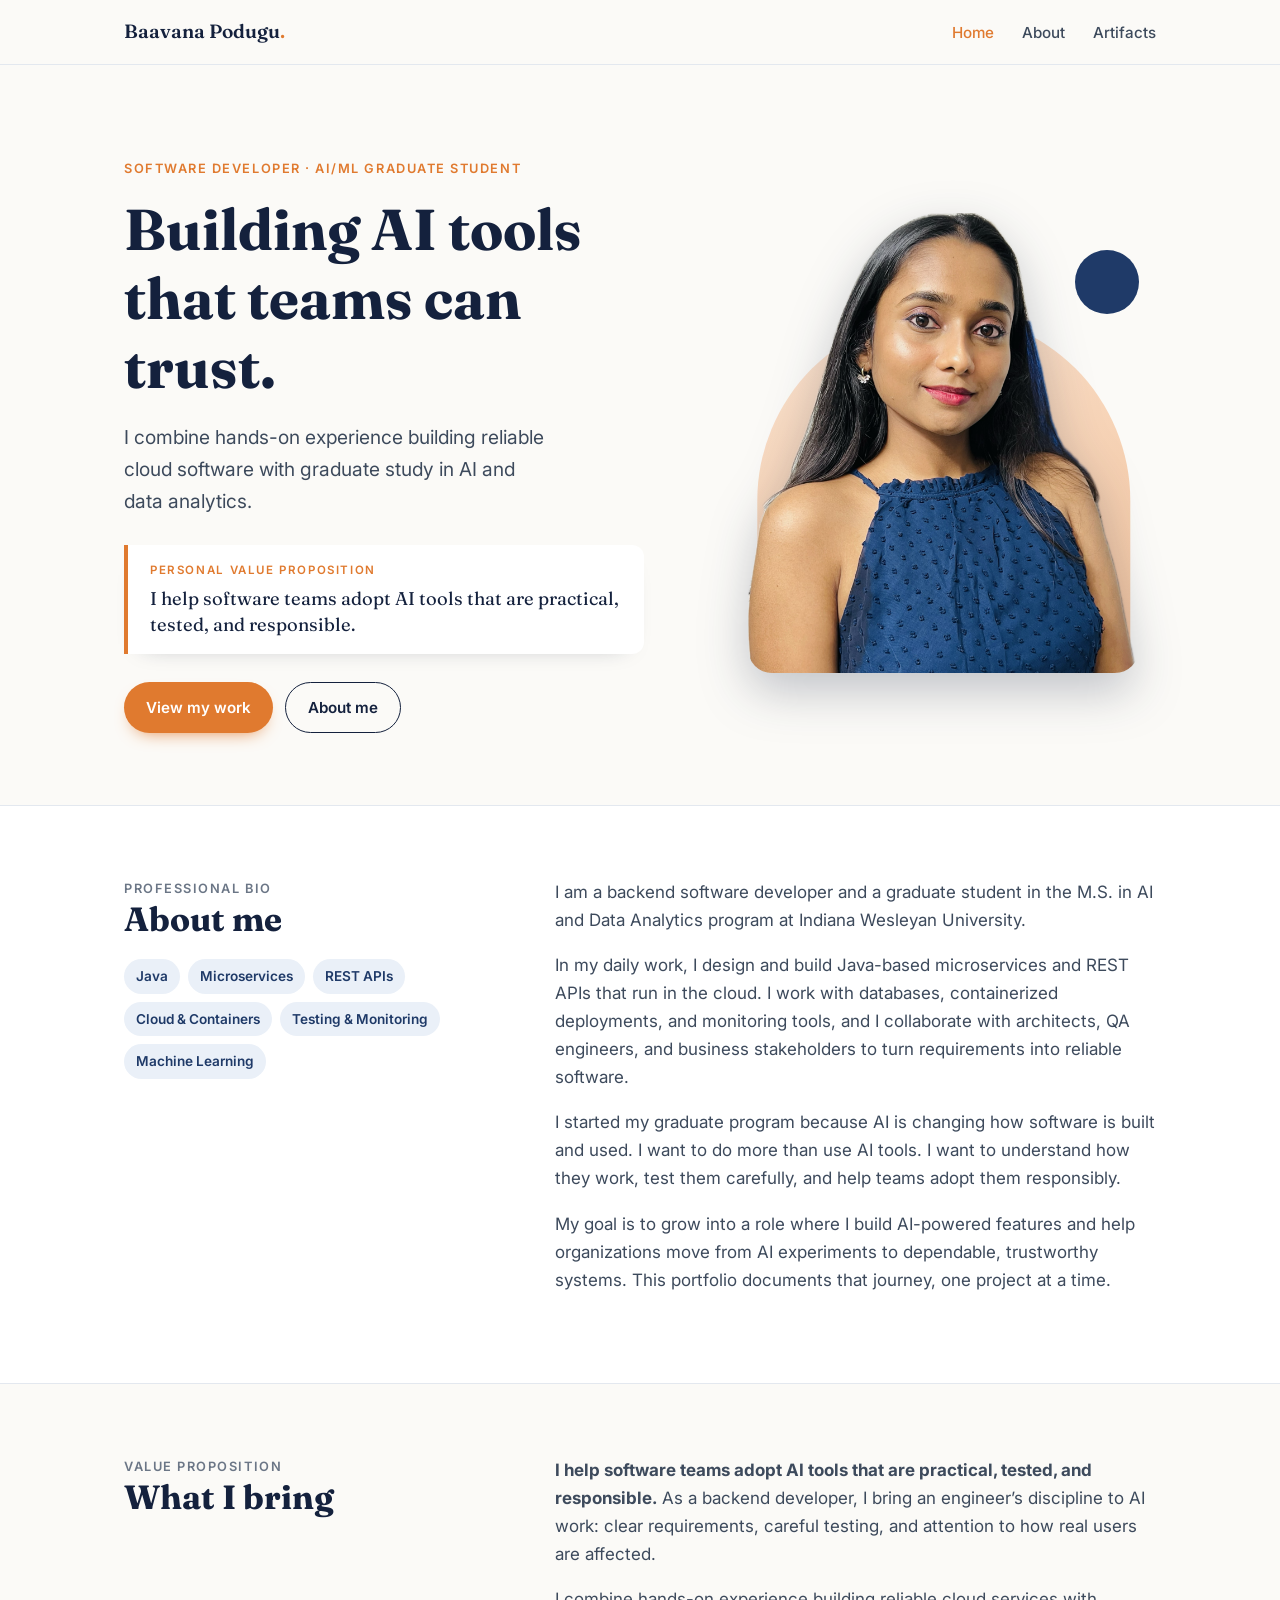
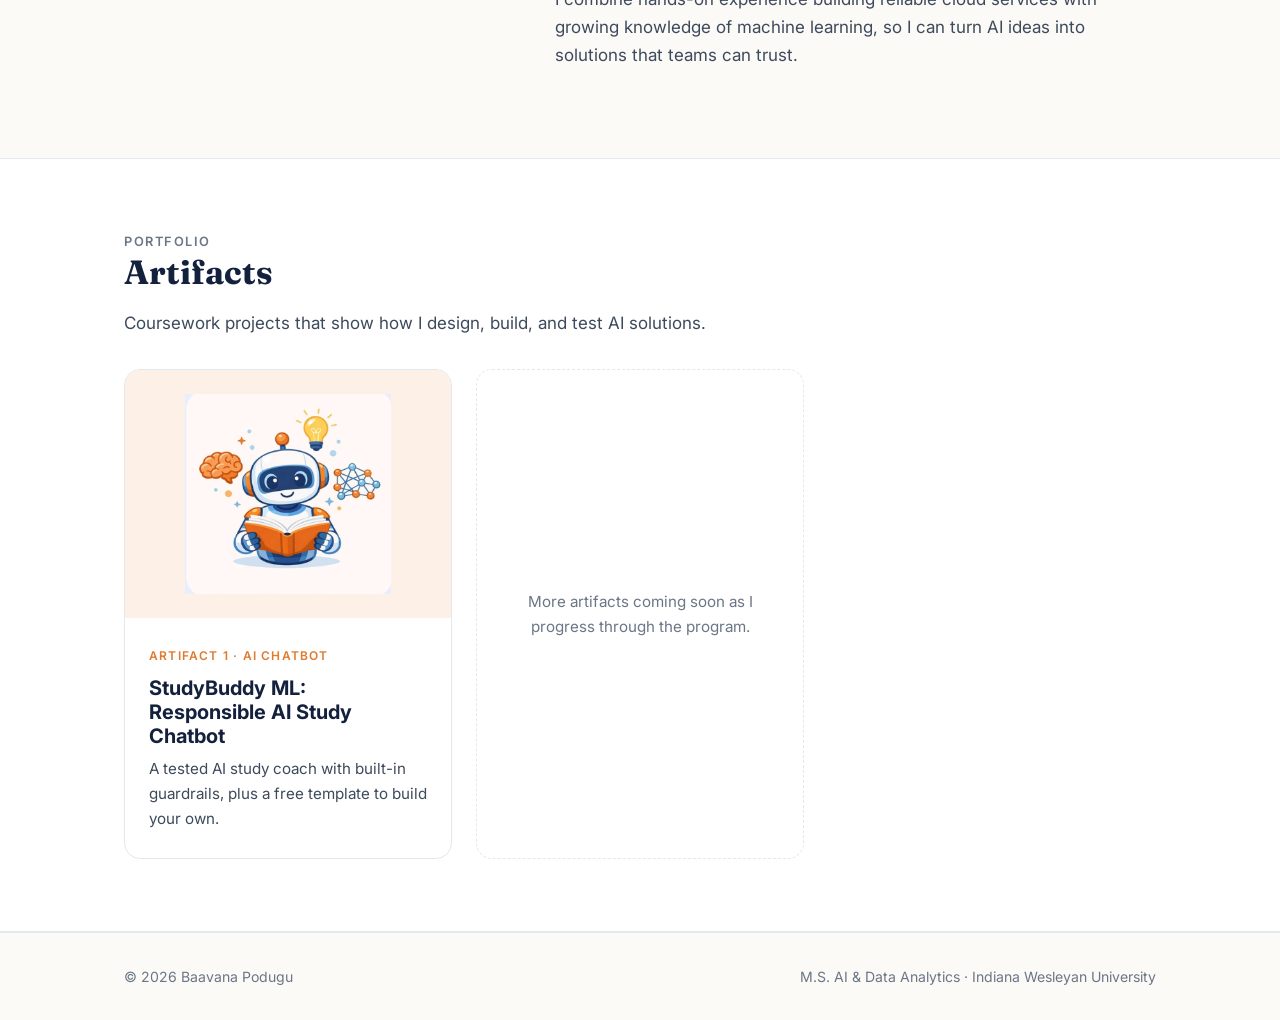
==== index.html @ 513d3934 "Add files via upload" ====
<!doctype html>
<html lang="en">
<head>
<meta charset="utf-8">
<meta name="viewport" content="width=device-width, initial-scale=1">
<title>Baavana Podugu | Portfolio</title>
<meta name="description" content="Software developer and AI/ML graduate student building practical, tested, and responsible AI tools.">
<link rel="preconnect" href="https://fonts.googleapis.com">
<link rel="preconnect" href="https://fonts.gstatic.com" crossorigin>
<link href="https://fonts.googleapis.com/css2?family=Fraunces:opsz,wght@9..144,500;9..144,600&family=Inter:wght@400;500;600;700&display=swap" rel="stylesheet">
<link rel="stylesheet" href="assets/style.css">
</head>
<body>

<nav class="nav"><div class="wrap">
  <a class="brand" href="index.html">Baavana Podugu<span>.</span></a>
  <ul>
    <li><a class="link active" href="index.html">Home</a></li>
    <li><a class="link" href="#about">About</a></li>
    <li><a class="link" href="#artifacts">Artifacts</a></li>
  </ul>
</div></nav>

<header class="hero"><div class="wrap">
  <div>
    <span class="eyebrow">Software Developer · AI/ML Graduate Student</span>
    <h1>Building AI tools that teams can trust.</h1>
    <p class="lead">I combine hands-on experience building reliable cloud software with graduate study in AI and data analytics.</p>
    <div class="vp-inline">
      <div class="label">Personal Value Proposition</div>
      <p>I help software teams adopt AI tools that are practical, tested, and responsible.</p>
    </div>
    <div class="btns">
      <a class="btn btn-primary" href="#artifacts">View my work</a>
      <a class="btn btn-ghost" href="#about">About me</a>
    </div>
  </div>
  <div class="portrait">
    <img src="assets/profile.png" alt="Portrait of Baavana Podugu">
  </div>
</div></header>

<section class="alt" id="about"><div class="wrap two">
  <div>
    <div class="kicker">Professional Bio</div>
    <h2>About me</h2>
    <div class="chips">
      <span class="chip">Java</span><span class="chip">Microservices</span><span class="chip">REST APIs</span>
      <span class="chip">Cloud &amp; Containers</span><span class="chip">Testing &amp; Monitoring</span><span class="chip">Machine Learning</span>
    </div>
  </div>
  <div>
    <p>I am a backend software developer and a graduate student in the M.S. in AI and Data Analytics program at Indiana Wesleyan University.</p>
    <p>In my daily work, I design and build Java-based microservices and REST APIs that run in the cloud. I work with databases, containerized deployments, and monitoring tools, and I collaborate with architects, QA engineers, and business stakeholders to turn requirements into reliable software.</p>
    <p>I started my graduate program because AI is changing how software is built and used. I want to do more than use AI tools. I want to understand how they work, test them carefully, and help teams adopt them responsibly.</p>
    <p>My goal is to grow into a role where I build AI-powered features and help organizations move from AI experiments to dependable, trustworthy systems. This portfolio documents that journey, one project at a time.</p>
  </div>
</div></section>

<section><div class="wrap two">
  <div>
    <div class="kicker">Value Proposition</div>
    <h2>What I bring</h2>
  </div>
  <div>
    <p><strong>I help software teams adopt AI tools that are practical, tested, and responsible.</strong> As a backend developer, I bring an engineer’s discipline to AI work: clear requirements, careful testing, and attention to how real users are affected.</p>
    <p>I combine hands-on experience building reliable cloud services with growing knowledge of machine learning, so I can turn AI ideas into solutions that teams can trust.</p>
  </div>
</div></section>

<section class="alt" id="artifacts"><div class="wrap">
  <div class="kicker">Portfolio</div>
  <h2>Artifacts</h2>
  <p>Coursework projects that show how I design, build, and test AI solutions.</p>
  <div class="cards">
    <a class="card" href="studybuddy-ml.html">
      <div class="thumb"><img src="assets/robot.png" alt="StudyBuddy ML robot mascot reading a book"></div>
      <div class="body">
        <span class="tag">Artifact 1 · AI Chatbot</span>
        <h3>StudyBuddy ML: Responsible AI Study Chatbot</h3>
        <p>A tested AI study coach with built-in guardrails, plus a free template to build your own.</p>
      </div>
    </a>
    <div class="card soon"><p>More artifacts coming soon as I progress through the program.</p></div>
  </div>
</div></section>

<footer><div class="wrap">
  <span>© 2026 Baavana Podugu</span>
  <span>M.S. AI &amp; Data Analytics · Indiana Wesleyan University</span>
</div></footer>

</body>
</html>
---- assets/style.css ----
:root{
  --ink:#14213d;--body:#3d4a5c;--muted:#6b7686;--line:#e3e8ef;
  --bg:#fbfaf7;--card:#ffffff;--accent:#e07a2f;--accent-soft:#fdf0e6;
  --navy:#1f3a68;--navy-soft:#eaf0f8;--ok:#1a7f4b;
  --radius:16px;--max:1080px;
}
*{box-sizing:border-box}
html{scroll-behavior:smooth}
body{margin:0;background:var(--bg);color:var(--body);font:17px/1.65 "Inter",system-ui,-apple-system,Segoe UI,Roboto,Arial,sans-serif}
img{max-width:100%;display:block}
a{color:var(--navy)}
h1,h2,h3{color:var(--ink);font-family:"Fraunces",Georgia,serif;line-height:1.2;margin:0 0 .5em}
h2{font-size:clamp(1.6rem,3vw,2.1rem)}
h3{font-size:1.25rem;font-family:"Inter",system-ui,sans-serif;font-weight:700}
p{margin:0 0 1em}
.wrap{max-width:var(--max);margin:0 auto;padding:0 24px}

/* nav */
.nav{position:sticky;top:0;z-index:10;background:rgba(251,250,247,.92);backdrop-filter:blur(8px);border-bottom:1px solid var(--line)}
.nav .wrap{display:flex;align-items:center;justify-content:space-between;height:64px}
.brand{font-family:"Fraunces",Georgia,serif;font-weight:600;font-size:1.2rem;color:var(--ink);text-decoration:none}
.brand span{color:var(--accent)}
.nav ul{list-style:none;display:flex;gap:28px;margin:0;padding:0}
.nav a.link{text-decoration:none;color:var(--body);font-weight:500;font-size:.95rem}
.nav a.link:hover,.nav a.link.active{color:var(--accent)}

/* hero */
.hero{padding:88px 0 72px}
.hero .wrap{display:grid;grid-template-columns:1.3fr 1fr;gap:56px;align-items:center}
.eyebrow{display:inline-block;font-size:.8rem;font-weight:600;letter-spacing:.12em;text-transform:uppercase;color:var(--accent);margin-bottom:16px}
.hero h1{font-size:clamp(2.4rem,5vw,3.6rem);margin-bottom:20px}
.hero .lead{font-size:1.2rem;color:var(--body);max-width:36ch}
.hero-card{background:var(--navy);color:#dfe7f3;border-radius:var(--radius);padding:32px;box-shadow:0 20px 40px -24px rgba(20,33,61,.5)}
.hero-card .label{font-size:.75rem;letter-spacing:.14em;text-transform:uppercase;color:#f3b27e;font-weight:600}
.hero-card p{font-family:"Fraunces",Georgia,serif;font-size:1.3rem;line-height:1.4;color:#fff;margin:12px 0 0}
.btns{display:flex;flex-wrap:wrap;gap:12px;margin-top:28px}
.btn{display:inline-flex;align-items:center;gap:8px;padding:12px 22px;border-radius:999px;font-weight:600;font-size:.95rem;text-decoration:none;transition:transform .15s,box-shadow .15s}
.btn:hover{transform:translateY(-1px)}
.btn-primary{background:var(--accent);color:#fff;box-shadow:0 8px 18px -10px var(--accent)}
.btn-ghost{border:1.5px solid var(--ink);color:var(--ink)}

/* sections */
section{padding:72px 0}
section.alt{background:#fff;border-top:1px solid var(--line);border-bottom:1px solid var(--line)}
.two{display:grid;grid-template-columns:1fr 1.6fr;gap:56px}
.kicker{font-size:.8rem;font-weight:600;letter-spacing:.12em;text-transform:uppercase;color:var(--muted)}
.chips{display:flex;flex-wrap:wrap;gap:8px;margin-top:20px}
.chip{background:var(--navy-soft);color:var(--navy);font-size:.85rem;font-weight:600;padding:6px 12px;border-radius:999px}

/* artifact cards */
.cards{display:grid;grid-template-columns:repeat(auto-fill,minmax(300px,1fr));gap:24px;margin-top:32px}
.card{background:var(--card);border:1px solid var(--line);border-radius:var(--radius);overflow:hidden;text-decoration:none;color:inherit;transition:box-shadow .2s,transform .2s;display:flex;flex-direction:column}
.card:hover{transform:translateY(-3px);box-shadow:0 18px 36px -22px rgba(20,33,61,.35)}
.card .thumb{background:var(--accent-soft);display:flex;justify-content:center;padding:24px}
.card .thumb img{height:200px;width:auto}
.card .body{padding:22px 24px 26px}
.card .tag{font-size:.75rem;font-weight:600;letter-spacing:.1em;text-transform:uppercase;color:var(--accent)}
.card h3{margin:8px 0}
.card p{font-size:.95rem;margin:0}
.card.soon{border-style:dashed;align-items:center;justify-content:center;text-align:center;color:var(--muted);min-height:200px;padding:24px}
.card.soon:hover{transform:none;box-shadow:none}

/* artifact page */
.art-hero{padding:72px 0 48px}
.art-hero .wrap{display:grid;grid-template-columns:1.5fr 1fr;gap:48px;align-items:center}
.art-hero h1{font-size:clamp(2rem,4.2vw,3rem)}
.art-hero .thumbbox{background:var(--accent-soft);border-radius:var(--radius);padding:24px}
.facts{display:grid;grid-template-columns:repeat(4,1fr);gap:16px;margin-top:8px}
.fact{background:#fff;border:1px solid var(--line);border-radius:12px;padding:18px 20px}
.fact b{display:block;font-family:"Fraunces",Georgia,serif;font-size:1.9rem;color:var(--ink);line-height:1.1}
.fact span{font-size:.85rem;color:var(--muted)}
.layout{display:grid;grid-template-columns:220px 1fr;gap:56px;padding:48px 0 80px}
.toc{position:sticky;top:96px;align-self:start;font-size:.9rem}
.toc a{display:block;padding:6px 0 6px 14px;border-left:2px solid var(--line);color:var(--muted);text-decoration:none}
.toc a:hover{color:var(--accent);border-color:var(--accent)}
.content section{padding:0 0 56px;border:0;background:none}
.content h2{scroll-margin-top:90px}
.content ul,.content ol{padding-left:1.2em;margin:0 0 1em}
.content li{margin-bottom:.5em}
.steps{list-style:none;padding:0;counter-reset:s}
.steps li{counter-increment:s;position:relative;padding:16px 18px 16px 64px;background:#fff;border:1px solid var(--line);border-radius:12px;margin-bottom:12px}
.steps li::before{content:counter(s);position:absolute;left:18px;top:16px;width:30px;height:30px;border-radius:50%;background:var(--navy);color:#fff;font-weight:700;display:grid;place-items:center;font-size:.9rem}
figure{margin:0 0 28px}
figure img{border-radius:12px;border:1px solid var(--line);box-shadow:0 12px 28px -20px rgba(20,33,61,.4)}
figcaption{font-size:.88rem;color:var(--muted);margin-top:10px}
.gallery{display:grid;grid-template-columns:1fr 1fr;gap:20px}
.callout{background:var(--navy-soft);border-left:4px solid var(--navy);border-radius:10px;padding:18px 22px;margin:0 0 20px}
.vp{display:grid;grid-template-columns:1fr 1fr;gap:20px}
.vp div{background:#fff;border:1px solid var(--line);border-radius:12px;padding:22px}
.download{display:flex;gap:24px;align-items:center;background:var(--accent-soft);border-radius:var(--radius);padding:28px}
.download p{margin:0}
.refs p{font-size:.92rem;padding-left:2em;text-indent:-2em}

footer{border-top:1px solid var(--line);padding:32px 0;font-size:.88rem;color:var(--muted)}
footer .wrap{display:flex;justify-content:space-between;flex-wrap:wrap;gap:12px}

@media (max-width:860px){
  .hero .wrap,.two,.art-hero .wrap,.layout,.vp,.gallery{grid-template-columns:1fr}
  .facts{grid-template-columns:1fr 1fr}
  .toc{display:none}
  .hero{padding:56px 0}
  .nav ul{gap:16px}
  .download{flex-direction:column;align-items:flex-start}
}

.vp-inline{margin-top:28px;border-left:4px solid var(--accent);background:#fff;border-radius:0 12px 12px 0;padding:16px 22px;max-width:520px;box-shadow:0 10px 24px -20px rgba(20,33,61,.4)}
.vp-inline .label{font-size:.72rem;letter-spacing:.14em;text-transform:uppercase;color:var(--accent);font-weight:600}
.vp-inline p{font-family:"Fraunces",Georgia,serif;font-size:1.15rem;line-height:1.4;color:var(--ink);margin:6px 0 0}
.portrait{position:relative;display:flex;justify-content:center;align-items:flex-end;height:460px}
.portrait::before{content:"";position:absolute;bottom:0;left:50%;transform:translateX(-50%);width:88%;height:78%;border-radius:200px 200px 24px 24px;background:linear-gradient(160deg,#fbe3cf 0%,#f2c39d 100%)}
.portrait::after{content:"";position:absolute;top:8%;right:4%;width:64px;height:64px;border-radius:50%;background:var(--navy)}
.portrait img{position:relative;height:100%;width:auto;max-width:none;filter:drop-shadow(0 18px 24px rgba(20,33,61,.25));border-radius:0 0 24px 24px}
@media (max-width:860px){.portrait{height:380px;order:-1}}
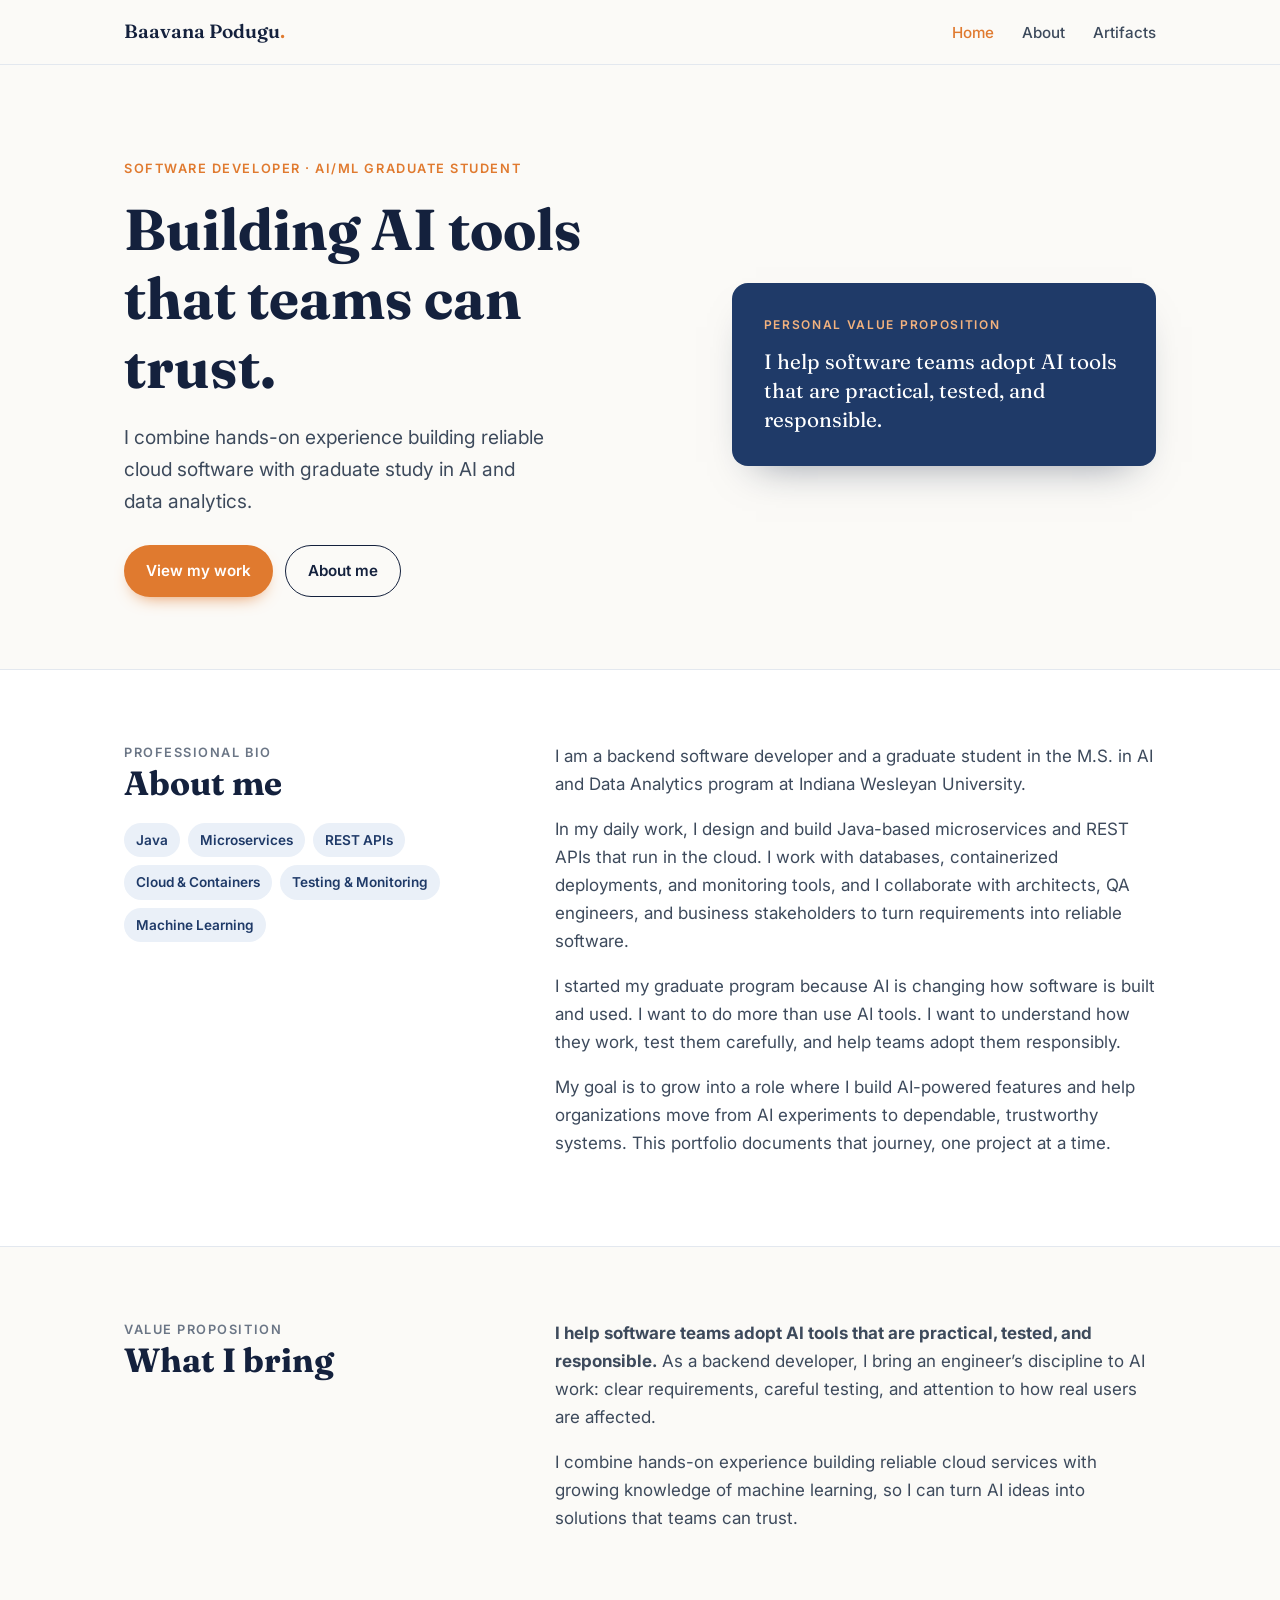
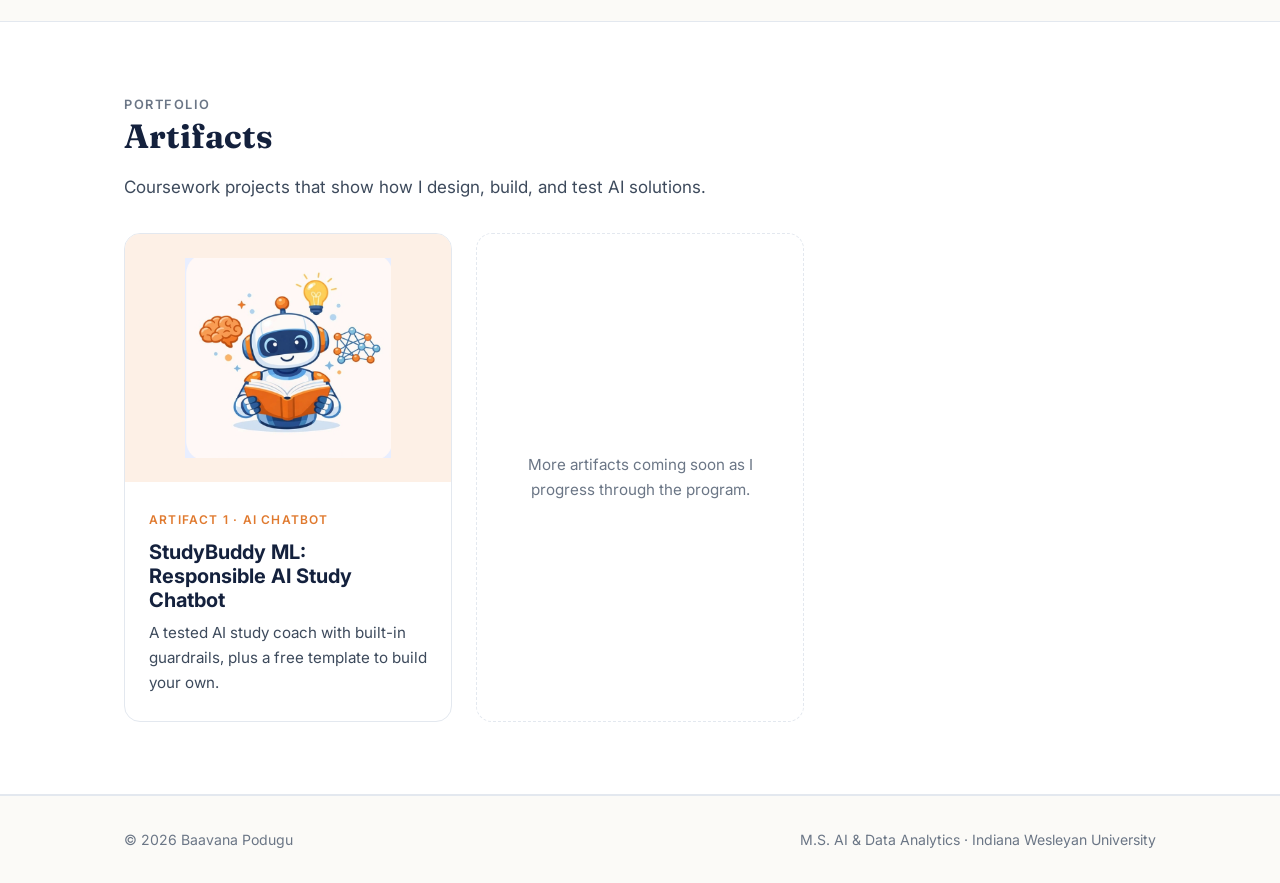
==== commit 8d704db8: "Add files via upload" ====
--- a/index.html
+++ b/index.html
@@ -26,17 +26,14 @@
     <span class="eyebrow">Software Developer · AI/ML Graduate Student</span>
     <h1>Building AI tools that teams can trust.</h1>
     <p class="lead">I combine hands-on experience building reliable cloud software with graduate study in AI and data analytics.</p>
-    <div class="vp-inline">
-      <div class="label">Personal Value Proposition</div>
-      <p>I help software teams adopt AI tools that are practical, tested, and responsible.</p>
-    </div>
     <div class="btns">
       <a class="btn btn-primary" href="#artifacts">View my work</a>
       <a class="btn btn-ghost" href="#about">About me</a>
     </div>
   </div>
-  <div class="portrait">
-    <img src="assets/profile.png" alt="Portrait of Baavana Podugu">
+  <div class="hero-card">
+    <div class="label">Personal Value Proposition</div>
+    <p>I help software teams adopt AI tools that are practical, tested, and responsible.</p>
   </div>
 </div></header>
 
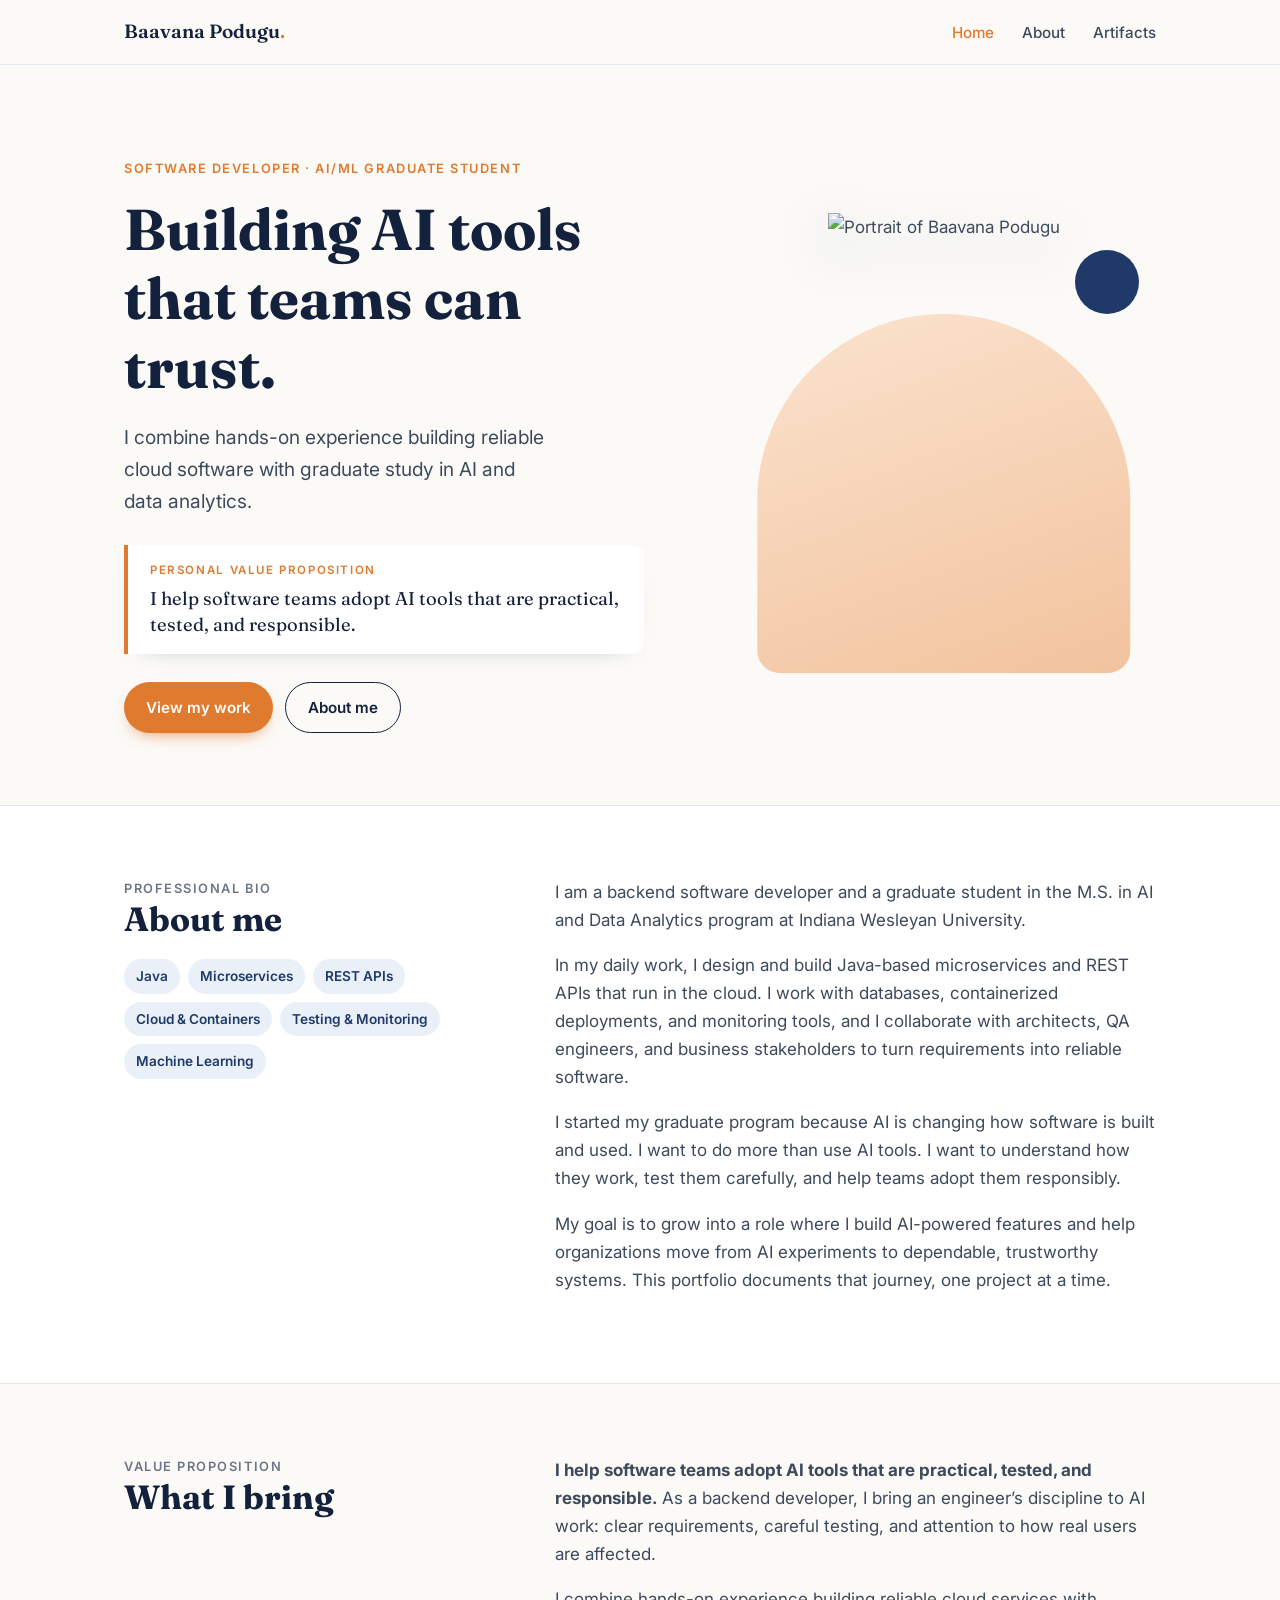
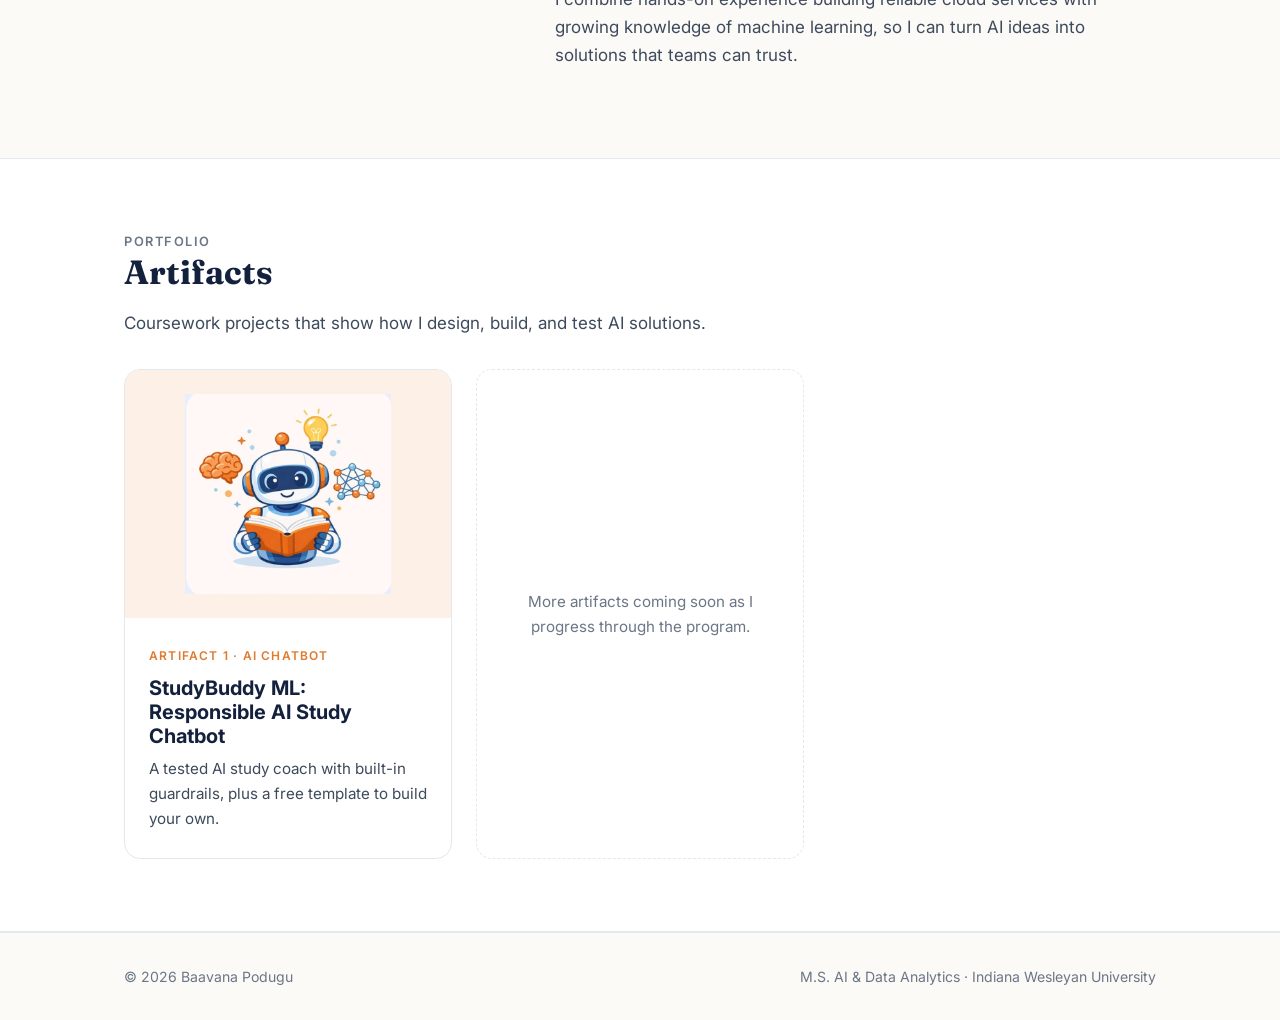
==== commit b484895b: "Add files via upload" ====
--- a/index.html
+++ b/index.html
@@ -26,14 +26,17 @@
     <span class="eyebrow">Software Developer · AI/ML Graduate Student</span>
     <h1>Building AI tools that teams can trust.</h1>
     <p class="lead">I combine hands-on experience building reliable cloud software with graduate study in AI and data analytics.</p>
+    <div class="vp-inline">
+      <div class="label">Personal Value Proposition</div>
+      <p>I help software teams adopt AI tools that are practical, tested, and responsible.</p>
+    </div>
     <div class="btns">
       <a class="btn btn-primary" href="#artifacts">View my work</a>
       <a class="btn btn-ghost" href="#about">About me</a>
     </div>
   </div>
-  <div class="hero-card">
-    <div class="label">Personal Value Proposition</div>
-    <p>I help software teams adopt AI tools that are practical, tested, and responsible.</p>
+  <div class="portrait">
+    <img src="assets/profile.png" alt="Portrait of Baavana Podugu">
   </div>
 </div></header>
 
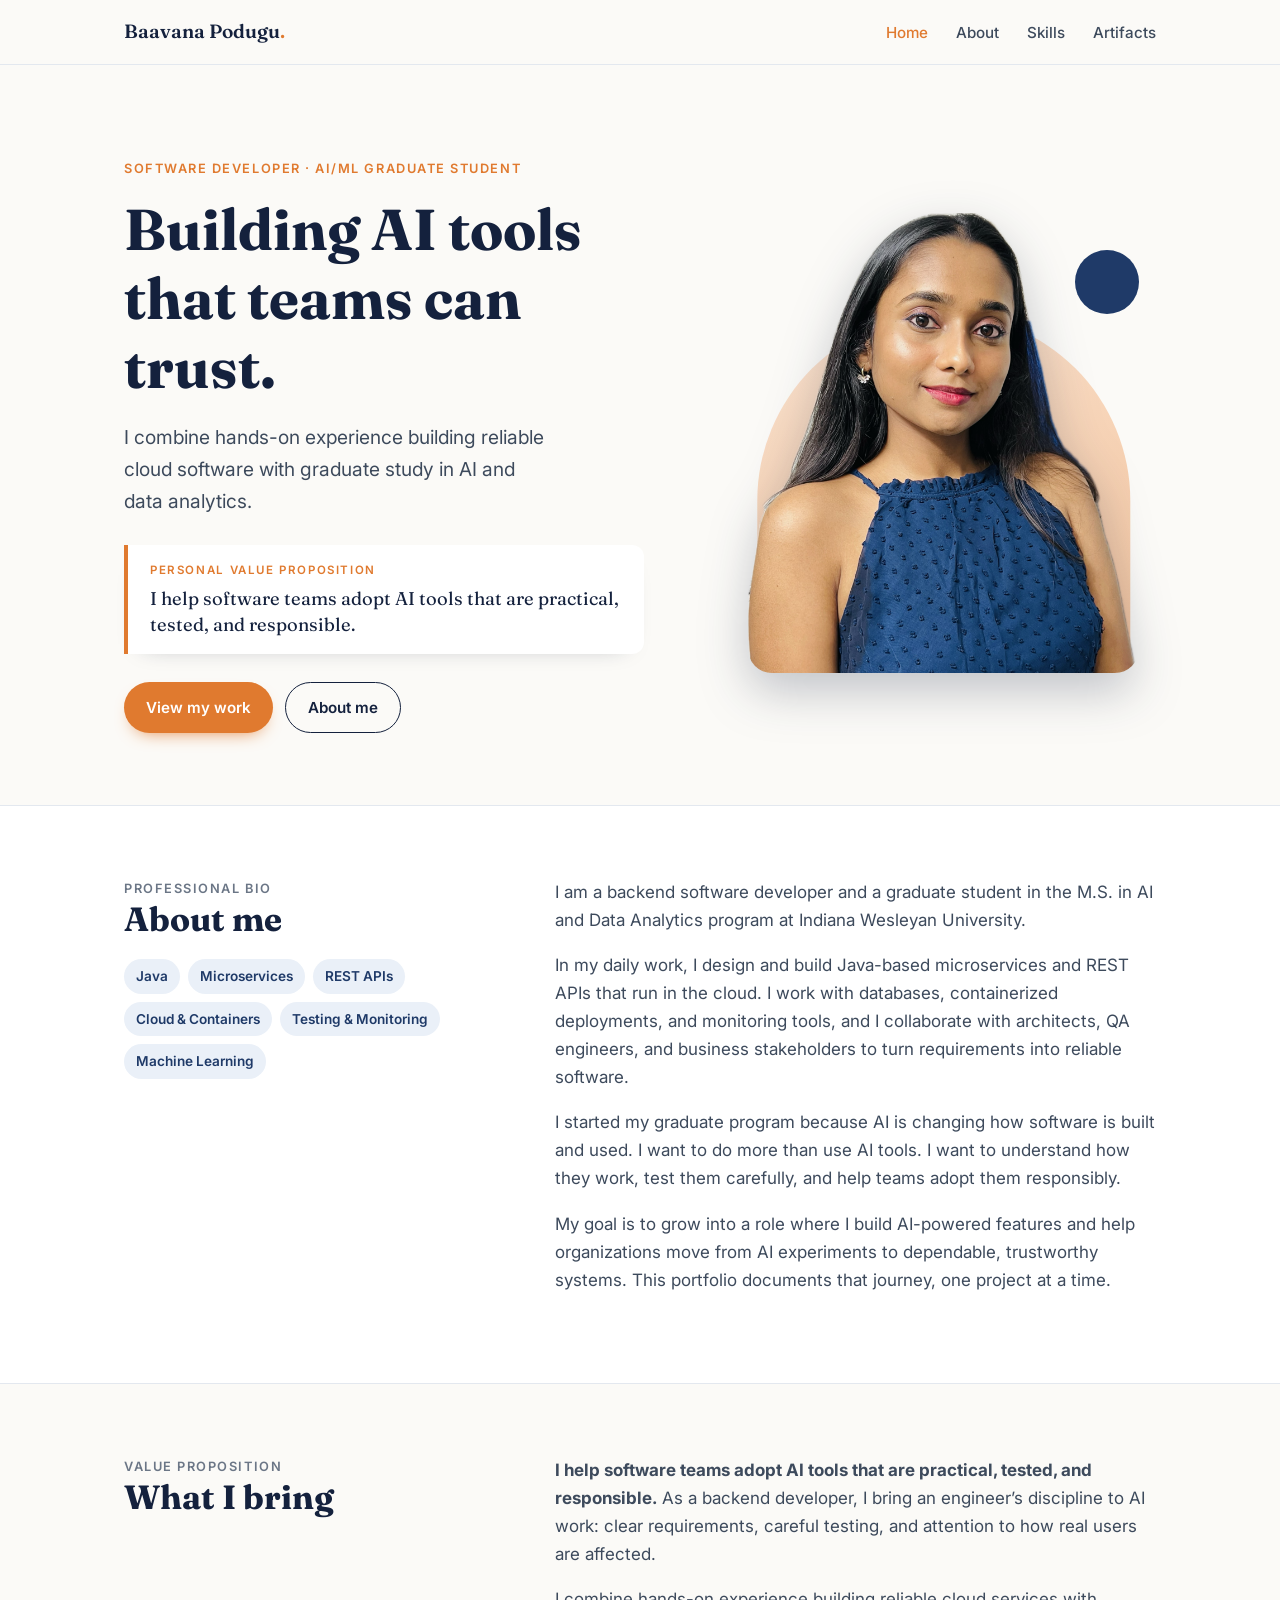
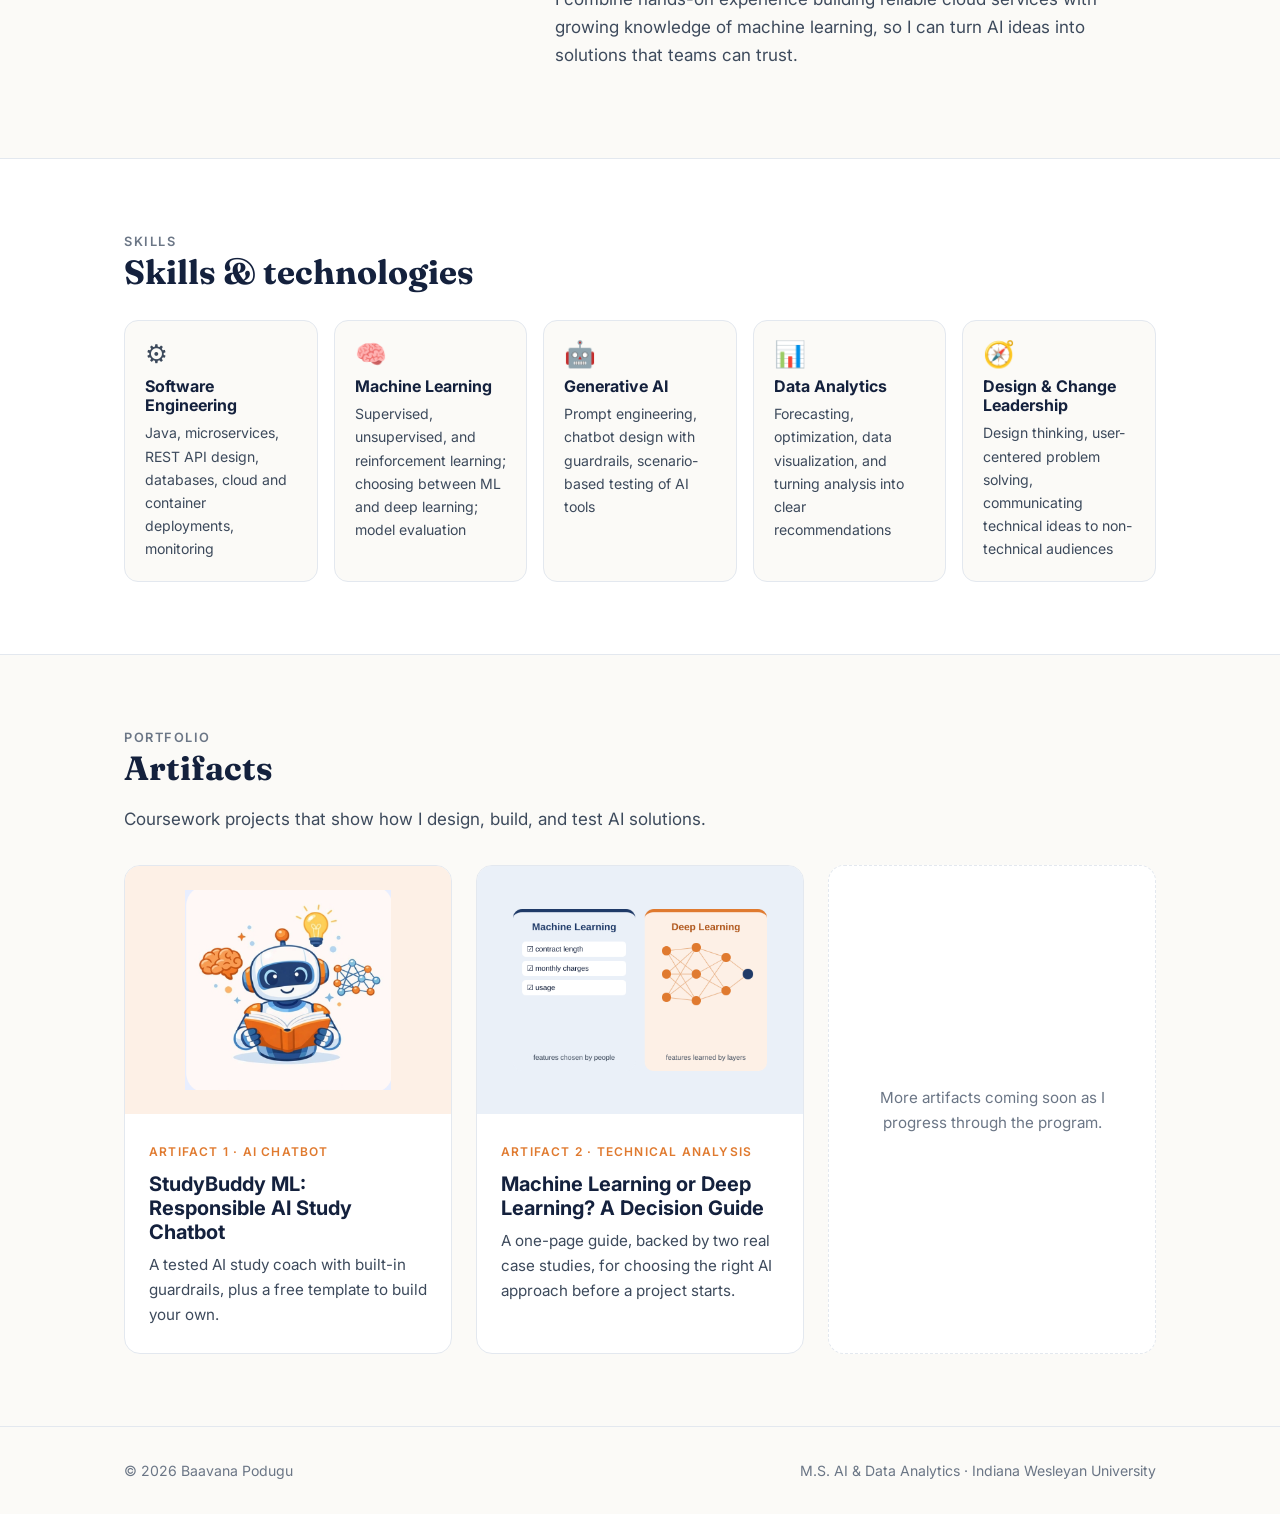
==== commit b6e39606: "Add files via upload" ====
--- a/index.html
+++ b/index.html
@@ -17,6 +17,7 @@
   <ul>
     <li><a class="link active" href="index.html">Home</a></li>
     <li><a class="link" href="#about">About</a></li>
+    <li><a class="link" href="#skills">Skills</a></li>
     <li><a class="link" href="#artifacts">Artifacts</a></li>
   </ul>
 </div></nav>
@@ -68,7 +69,19 @@
   </div>
 </div></section>
 
-<section class="alt" id="artifacts"><div class="wrap">
+<section class="alt" id="skills"><div class="wrap">
+  <div class="kicker">Skills</div>
+  <h2>Skills &amp; technologies</h2>
+  <div class="skills">
+    <div class="skill"><div class="icon">⚙️</div><h3>Software Engineering</h3><p>Java, microservices, REST API design, databases, cloud and container deployments, monitoring</p></div>
+    <div class="skill"><div class="icon">🧠</div><h3>Machine Learning</h3><p>Supervised, unsupervised, and reinforcement learning; choosing between ML and deep learning; model evaluation</p></div>
+    <div class="skill"><div class="icon">🤖</div><h3>Generative AI</h3><p>Prompt engineering, chatbot design with guardrails, scenario-based testing of AI tools</p></div>
+    <div class="skill"><div class="icon">📊</div><h3>Data Analytics</h3><p>Forecasting, optimization, data visualization, and turning analysis into clear recommendations</p></div>
+    <div class="skill"><div class="icon">🧭</div><h3>Design &amp; Change Leadership</h3><p>Design thinking, user-centered problem solving, communicating technical ideas to non-technical audiences</p></div>
+  </div>
+</div></section>
+
+<section id="artifacts"><div class="wrap">
   <div class="kicker">Portfolio</div>
   <h2>Artifacts</h2>
   <p>Coursework projects that show how I design, build, and test AI solutions.</p>
@@ -79,6 +92,14 @@
         <span class="tag">Artifact 1 · AI Chatbot</span>
         <h3>StudyBuddy ML: Responsible AI Study Chatbot</h3>
         <p>A tested AI study coach with built-in guardrails, plus a free template to build your own.</p>
+      </div>
+    </a>
+    <a class="card" href="ml-vs-dl.html">
+      <div class="thumb navythumb"><img src="assets/ml-dl-thumb.png" alt="Machine learning versus deep learning illustration"></div>
+      <div class="body">
+        <span class="tag">Artifact 2 · Technical Analysis</span>
+        <h3>Machine Learning or Deep Learning? A Decision Guide</h3>
+        <p>A one-page guide, backed by two real case studies, for choosing the right AI approach before a project starts.</p>
       </div>
     </a>
     <div class="card soon"><p>More artifacts coming soon as I progress through the program.</p></div>
--- a/assets/style.css
+++ b/assets/style.css
@@ -111,3 +111,11 @@
 .portrait::after{content:"";position:absolute;top:8%;right:4%;width:64px;height:64px;border-radius:50%;background:var(--navy)}
 .portrait img{position:relative;height:100%;width:auto;max-width:none;filter:drop-shadow(0 18px 24px rgba(20,33,61,.25));border-radius:0 0 24px 24px}
 @media (max-width:860px){.portrait{height:380px;order:-1}}
+
+.skills{display:grid;grid-template-columns:repeat(auto-fill,minmax(190px,1fr));gap:16px;margin-top:28px}
+.skill{background:var(--bg);border:1px solid var(--line);border-radius:14px;padding:20px}
+.skill .icon{font-size:1.6rem;line-height:1;margin-bottom:10px}
+.skill h3{font-size:1rem;margin:0 0 6px}
+.skill p{font-size:.88rem;margin:0;color:var(--body)}
+.card .thumb.navythumb{background:var(--navy-soft)}
+.card .thumb img{max-width:100%;object-fit:contain}
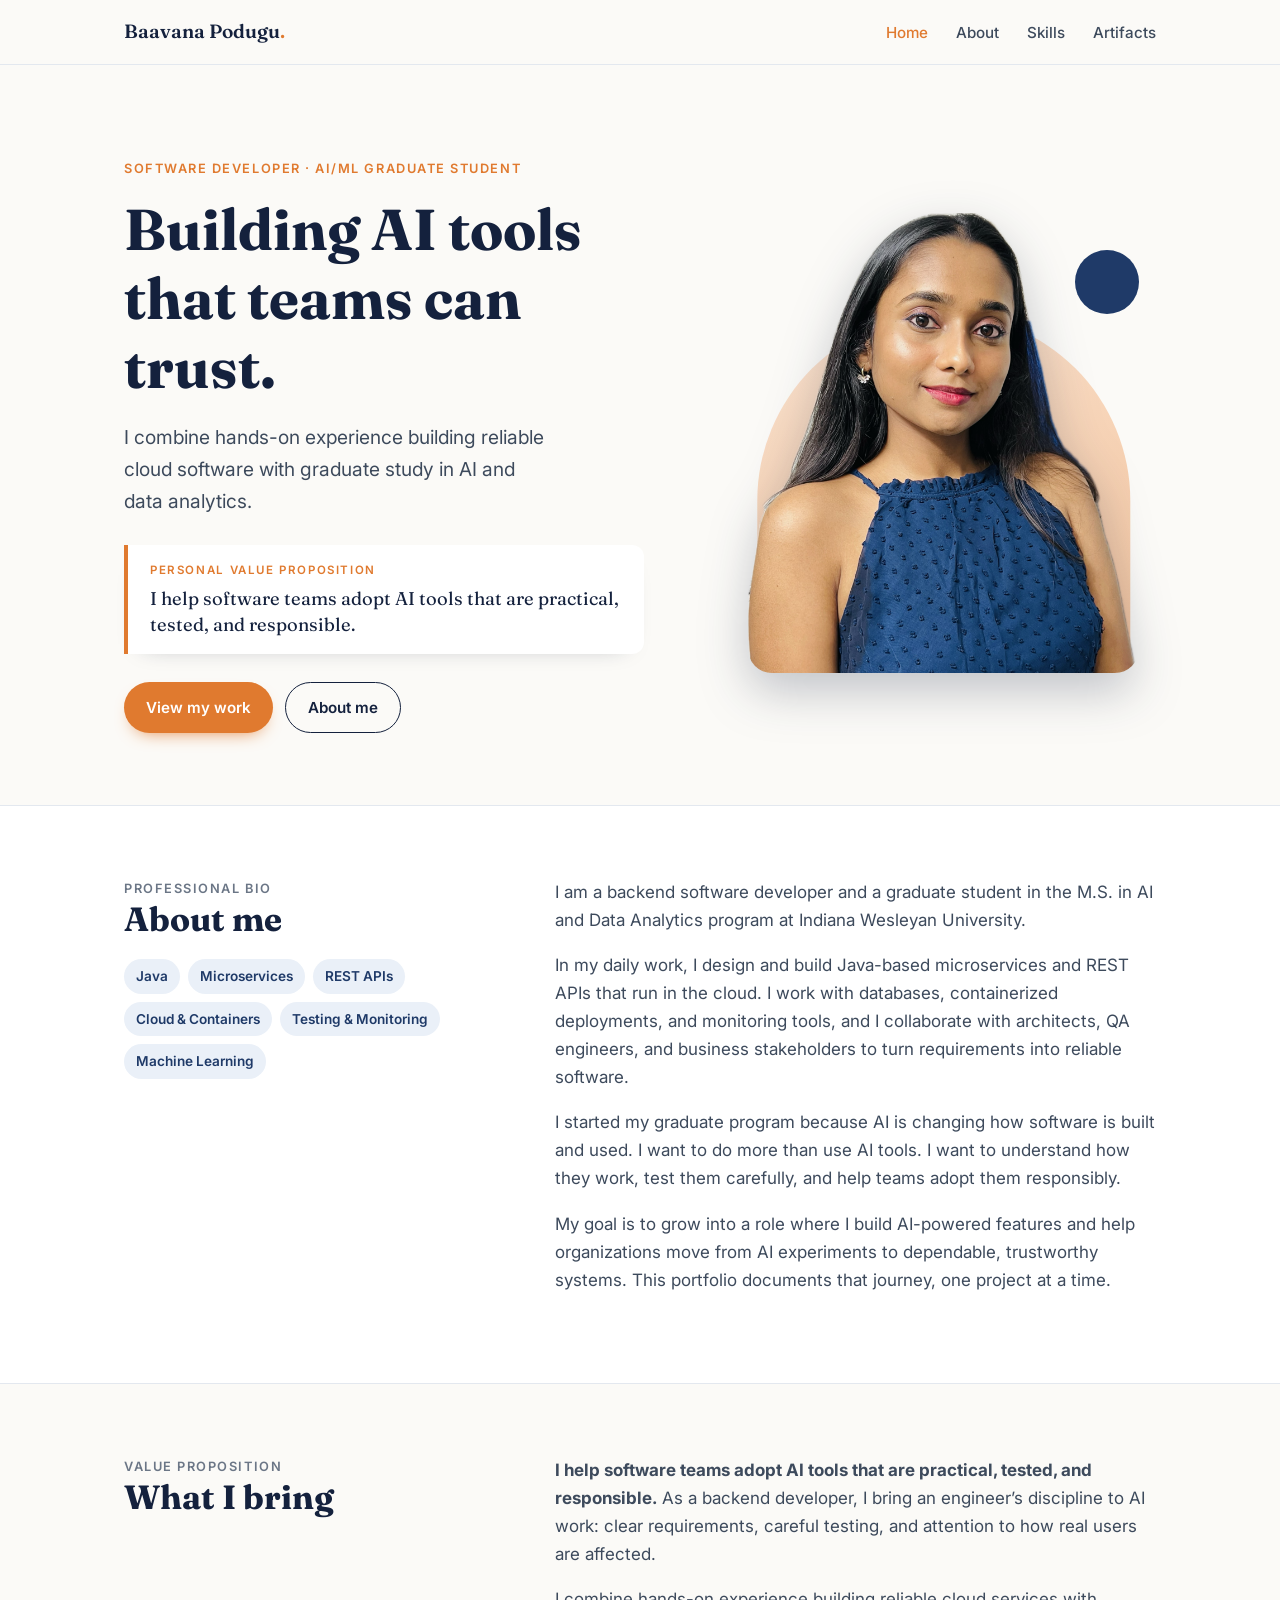
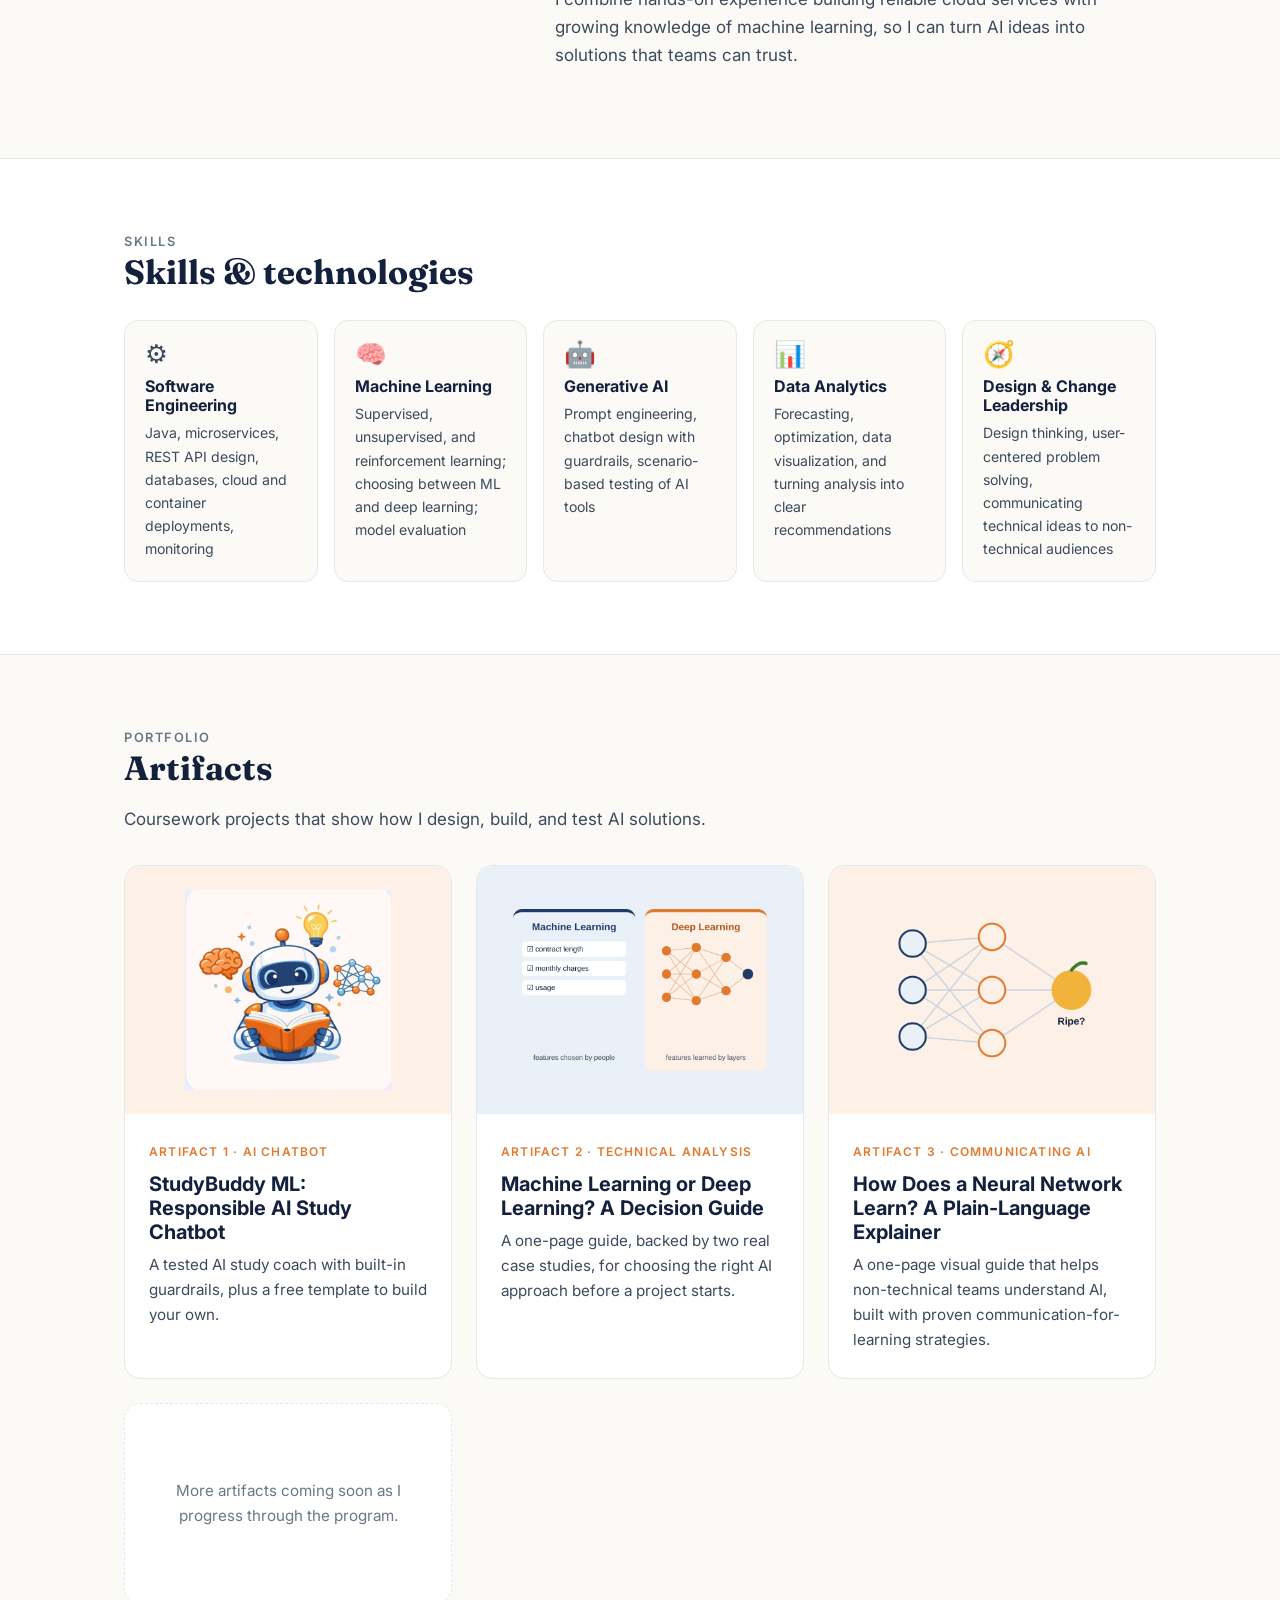
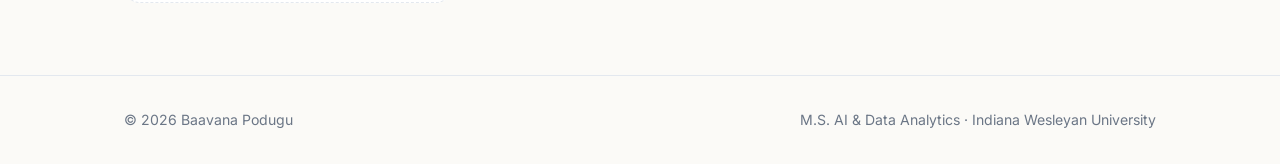
==== commit 0f2254bc: "Add files via upload" ====
--- a/index.html
+++ b/index.html
@@ -102,6 +102,14 @@
         <p>A one-page guide, backed by two real case studies, for choosing the right AI approach before a project starts.</p>
       </div>
     </a>
+    <a class="card" href="neural-networks.html">
+      <div class="thumb"><img src="assets/nn-thumb.png" alt="Neural network diagram ending in a mango"></div>
+      <div class="body">
+        <span class="tag">Artifact 3 · Communicating AI</span>
+        <h3>How Does a Neural Network Learn? A Plain-Language Explainer</h3>
+        <p>A one-page visual guide that helps non-technical teams understand AI, built with proven communication-for-learning strategies.</p>
+      </div>
+    </a>
     <div class="card soon"><p>More artifacts coming soon as I progress through the program.</p></div>
   </div>
 </div></section>
